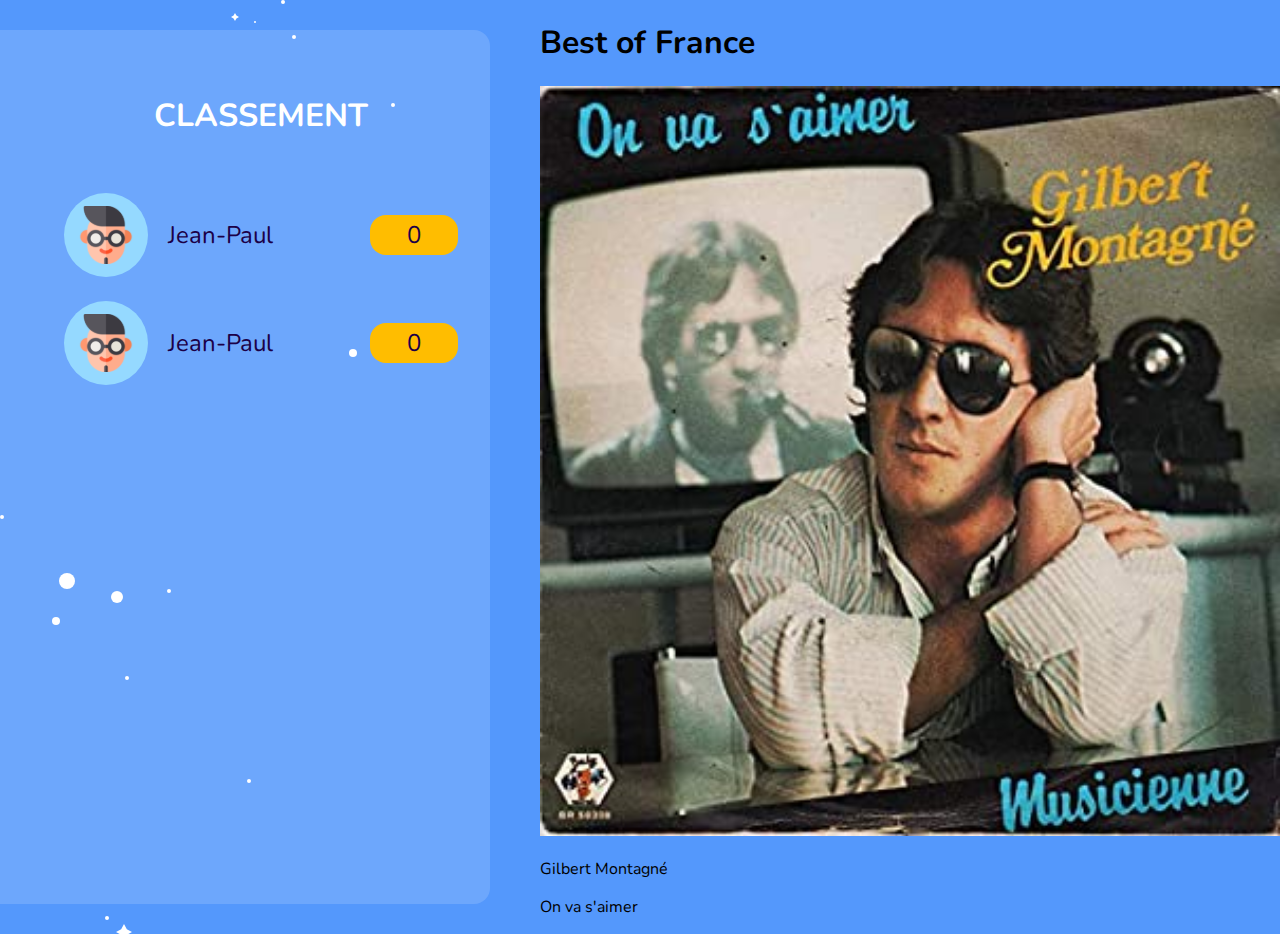
==== Ingame.html @ cfdde5f0 "Réalisation et developement de la page d'accueil et commencement de la page Ingame" ====
<!DOCTYPE html>
<html lang="fr">

<head>
    <meta charset="UTF-8">
    <meta http-equiv="X-UA-Compatible" content="IE=edge">
    <meta name="viewport" content="width=device-width, initial-scale=1.0">
    <title>Mukiz</title>

    <!-- Google font "Nunito" Weight => 700/800-->
    <link rel="preconnect" href="https://fonts.googleapis.com">
    <link rel="preconnect" href="https://fonts.gstatic.com" crossorigin>
    <link href="https://fonts.googleapis.com/css2?family=Nunito:wght@700&display=swap" rel="stylesheet">
    <link href="https://fonts.googleapis.com/css2?family=Nunito:wght@800&display=swap" rel="stylesheet">

    <link rel="stylesheet" href="css/main.css">
</head>

<body class="bg-mukiz">
    <main>

     <!-- Section classement -->
        <section class="section-ingame">

            <div class="container-classement">
                <h3>Classement</h3>

                <!-- Exemple joueur N°1 -->
                <div class="joueur-classement">
                    <div class="joueur">
                        <div class="avatar">
                            <img src="./img/avatar.svg" alt="">
                        </div>
                        <span>Jean-Paul</span>
                    </div>
                    <span class="score">0</span>
                </div>

                <!-- Exemple joueur N°2 -->
                <div class="joueur-classement">
                    <div class="joueur">
                        <div class="avatar">
                            <img src="./img/avatar.svg" alt="">
                        </div>
                        <span>Jean-Paul</span>
                    </div>
                    <span class="score">0</span>
                </div>

            </div>

        <!-- Section Music -->
            <div class="container-music">
                <div class="titre-playlist">
                    <h1>Best of France</h1>
                </div>
                <div class="loader">

                </div>
                <div class="historique">
                    <h2></h2>
                    <div class="chanson">
                        <div>
                            <img src="./img/GilbertMontagne.jpg" alt="">
                        </div>
                        <p class="compositeur">Gilbert Montagné</p>
                        <p class="titre-chanson">On va s'aimer</p>
                    </div>
                </div>
            </div>
        </section>
    </main>
</body>

</html>
---- css/main.css ----
* {
  box-sizing: border-box;
}

html {
  font-size: 62.5%;
}

body {
  font-size: 1.6rem;
  font-family: "Nunito", sans-serif;
  overflow: hidden;
  margin: 0;
  padding: 0;
}

img {
  width: 100%;
}

.bg-mukiz {
  background-color: #5498FC;
  background-image: url(../img/etoiles.svg);
}
.bg-mukiz .container {
  display: flex;
  flex-direction: column;
  justify-content: center;
  align-items: center;
  flex-wrap: wrap;
  margin: 0 auto;
  min-height: 50vh;
  width: 60%;
}
.bg-mukiz .container .logo {
  width: 40rem;
  filter: drop-shadow(0px 32px 25px rgba(27, 0, 71, 0.7));
}
.bg-mukiz .container .code-partie {
  display: flex;
  flex-direction: column;
  align-items: center;
  justify-content: space-between;
  color: #fff;
  font-size: 3.2rem;
}
.bg-mukiz .container .code-partie .box-code {
  background-color: #fff;
  padding: 1.6rem 6.4rem;
  border-radius: 1.6rem;
  font-size: 4.8rem;
  color: #1C7AEA;
  letter-spacing: 1.6rem;
}
.bg-mukiz .section-logo {
  justify-content: space-around;
  padding-top: 6rem;
}

.planete-violette {
  position: absolute;
  width: 415px;
  height: 424px;
  left: -97px;
  top: 52px;
  animation: rotation 100s infinite linear;
}
@keyframes rotation {
  from {
    transform: rotate(0deg);
  }
  to {
    transform: rotate(360deg);
  }
}

.planete-orange {
  position: absolute;
  width: 872px;
  height: 896px;
  left: 1460px;
  top: 572px;
  animation: rotation 150s infinite linear;
}
@keyframes rotation {
  from {
    transform: rotate(0deg);
  }
  to {
    transform: rotate(360deg);
  }
}

.section-ingame {
  display: flex;
  gap: 5rem;
  width: 100%;
}
.section-ingame h3 {
  text-align: center;
  color: #fff;
  text-transform: uppercase;
  font-size: 3.2rem;
}
.section-ingame .container-classement {
  display: flex;
  flex-direction: column;
  flex-grow: 1;
  background-color: rgba(255, 255, 255, 0.15);
  margin: 3rem 0;
  gap: 2.4rem;
  padding: 3.2rem 3.2rem 6.4rem 6.4rem;
  border-radius: 0 1.6rem 1.6rem 0;
}
.section-ingame .container-classement .joueur-classement {
  display: flex;
  justify-content: space-between;
  align-items: center;
}
.section-ingame .container-classement .joueur-classement .joueur {
  display: flex;
  align-items: center;
  flex-grow: 2;
  gap: 2rem;
}
.section-ingame .container-classement .joueur-classement .joueur span {
  color: #1B0047;
  font-size: 2.4rem;
}
.section-ingame .container-classement .joueur-classement .score {
  width: 8.8rem;
  padding: 0.4rem 0;
  background-color: #FFBD00;
  color: #1B0047;
  border-radius: 1.6rem;
  text-align: center;
  font-size: 2.4rem;
}
.section-ingame .container-classement .joueur-classement .avatar {
  background-color: #95D9FF;
  width: 8.4rem;
  height: 8.4rem;
  border-radius: 100%;
  padding: 1.3rem;
}
.section-ingame .container-music {
  flex-grow: 4;
}

/*# sourceMappingURL=main.css.map */
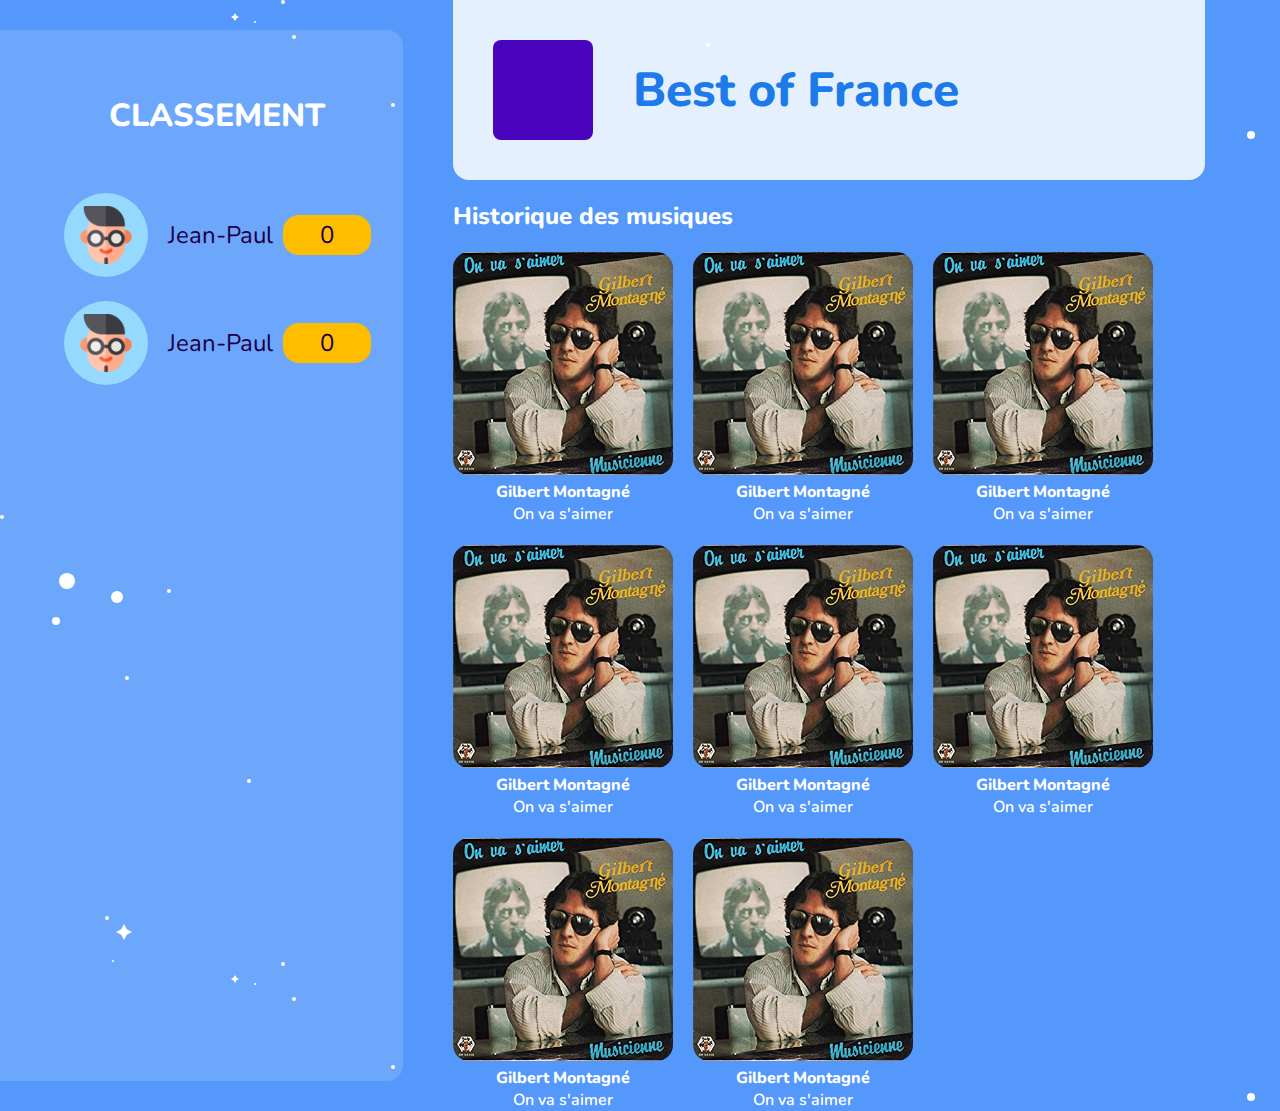
==== commit 0c1dbc3f: "Finalisation de la page Music et rectification du style CSS" ====
--- a/Ingame.html
+++ b/Ingame.html
@@ -19,52 +19,102 @@
 <body class="bg-mukiz">
     <main>
 
-     <!-- Section classement -->
+        <!-- Section classement -->
         <section class="section-ingame">
-
             <div class="container-classement">
                 <h3>Classement</h3>
 
                 <!-- Exemple joueur N°1 -->
                 <div class="joueur-classement">
-                    <div class="joueur">
+                    <div class="box-joueur">
                         <div class="avatar">
                             <img src="./img/avatar.svg" alt="">
                         </div>
-                        <span>Jean-Paul</span>
+                        <p>Jean-Paul</p>
                     </div>
                     <span class="score">0</span>
                 </div>
 
                 <!-- Exemple joueur N°2 -->
                 <div class="joueur-classement">
-                    <div class="joueur">
+                    <div class="box-joueur">
                         <div class="avatar">
                             <img src="./img/avatar.svg" alt="">
                         </div>
-                        <span>Jean-Paul</span>
+                        <p>Jean-Paul</p>
                     </div>
                     <span class="score">0</span>
                 </div>
 
             </div>
 
-        <!-- Section Music -->
+            <!-- Section Music -->
             <div class="container-music">
-                <div class="titre-playlist">
+                <div class="box-playlist">
+                    <div class="carre-bleu"></div>
                     <h1>Best of France</h1>
                 </div>
                 <div class="loader">
 
                 </div>
                 <div class="historique">
-                    <h2></h2>
-                    <div class="chanson">
-                        <div>
+                    <h2>Historique des musiques</h2>
+                    <div class="box-chanson">
+                        <div class="chanson">
                             <img src="./img/GilbertMontagne.jpg" alt="">
+
+                            <p class="compositeur">Gilbert Montagné</p>
+                            <p class="titre-chanson">On va s'aimer</p>
                         </div>
-                        <p class="compositeur">Gilbert Montagné</p>
-                        <p class="titre-chanson">On va s'aimer</p>
+
+                        <div class="chanson">
+                            <img src="./img/GilbertMontagne.jpg" alt="">
+
+                            <p class="compositeur">Gilbert Montagné</p>
+                            <p class="titre-chanson">On va s'aimer</p>
+                        </div>
+
+                        <div class="chanson">
+                            <img src="./img/GilbertMontagne.jpg" alt="">
+
+                            <p class="compositeur">Gilbert Montagné</p>
+                            <p class="titre-chanson">On va s'aimer</p>
+                        </div>
+
+                        <div class="chanson">
+                            <img src="./img/GilbertMontagne.jpg" alt="">
+
+                            <p class="compositeur">Gilbert Montagné</p>
+                            <p class="titre-chanson">On va s'aimer</p>
+                        </div>
+
+                        <div class="chanson">
+                            <img src="./img/GilbertMontagne.jpg" alt="">
+
+                            <p class="compositeur">Gilbert Montagné</p>
+                            <p class="titre-chanson">On va s'aimer</p>
+                        </div>
+
+                        <div class="chanson">
+                            <img src="./img/GilbertMontagne.jpg" alt="">
+
+                            <p class="compositeur">Gilbert Montagné</p>
+                            <p class="titre-chanson">On va s'aimer</p>
+                        </div>
+
+                        <div class="chanson">
+                            <img src="./img/GilbertMontagne.jpg" alt="">
+
+                            <p class="compositeur">Gilbert Montagné</p>
+                            <p class="titre-chanson">On va s'aimer</p>
+                        </div>
+
+                        <div class="chanson">
+                            <img src="./img/GilbertMontagne.jpg" alt="">
+
+                            <p class="compositeur">Gilbert Montagné</p>
+                            <p class="titre-chanson">On va s'aimer</p>
+                        </div>
                     </div>
                 </div>
             </div>
--- a/css/main.css
+++ b/css/main.css
@@ -52,6 +52,30 @@
   color: #1C7AEA;
   letter-spacing: 1.6rem;
 }
+.bg-mukiz .container .box-joueur {
+  display: flex;
+  align-items: center;
+  gap: 2rem;
+}
+.bg-mukiz .container .box-joueur .nom-joueur,
+.bg-mukiz .container .box-joueur .join-party {
+  margin: 0;
+  font-size: 3.6rem;
+  font-weight: 800;
+  color: #FFE000;
+}
+.bg-mukiz .container .box-joueur .join-party {
+  font-size: 2rem;
+  font-weight: 600;
+  color: #fff;
+}
+.bg-mukiz .container .avatar {
+  background-color: #95D9FF;
+  width: 8.4rem;
+  height: 8.4rem;
+  border-radius: 100%;
+  padding: 1.3rem;
+}
 .bg-mukiz .section-logo {
   justify-content: space-around;
   padding-top: 6rem;
@@ -92,6 +116,7 @@
 }
 
 .section-ingame {
+  min-height: 100vh;
   display: flex;
   gap: 5rem;
   width: 100%;
@@ -101,11 +126,12 @@
   color: #fff;
   text-transform: uppercase;
   font-size: 3.2rem;
+  font-weight: 800;
 }
 .section-ingame .container-classement {
   display: flex;
   flex-direction: column;
-  flex-grow: 1;
+  width: 80rem;
   background-color: rgba(255, 255, 255, 0.15);
   margin: 3rem 0;
   gap: 2.4rem;
@@ -117,15 +143,21 @@
   justify-content: space-between;
   align-items: center;
 }
-.section-ingame .container-classement .joueur-classement .joueur {
-  display: flex;
-  align-items: center;
-  flex-grow: 2;
+.section-ingame .container-classement .joueur-classement .box-joueur {
+  display: flex;
+  align-items: center;
   gap: 2rem;
 }
-.section-ingame .container-classement .joueur-classement .joueur span {
+.section-ingame .container-classement .joueur-classement .box-joueur p {
   color: #1B0047;
   font-size: 2.4rem;
+}
+.section-ingame .container-classement .joueur-classement .avatar {
+  background-color: #95D9FF;
+  width: 8.4rem;
+  height: 8.4rem;
+  border-radius: 100%;
+  padding: 1.3rem;
 }
 .section-ingame .container-classement .joueur-classement .score {
   width: 8.8rem;
@@ -136,15 +168,55 @@
   text-align: center;
   font-size: 2.4rem;
 }
-.section-ingame .container-classement .joueur-classement .avatar {
-  background-color: #95D9FF;
-  width: 8.4rem;
-  height: 8.4rem;
-  border-radius: 100%;
-  padding: 1.3rem;
-}
 .section-ingame .container-music {
-  flex-grow: 4;
+  display: flex;
+  flex-direction: column;
+}
+.section-ingame .container-music .box-playlist {
+  display: flex;
+  align-items: center;
+  background-color: rgba(255, 255, 255, 0.85);
+  border-radius: 0 0 1.6rem 1.6rem;
+  margin: 0 7.5rem 0 0;
+}
+.section-ingame .container-music .box-playlist .carre-bleu {
+  width: 10rem;
+  height: 10rem;
+  margin: 4rem;
+  border-radius: 0.8rem;
+  background-color: #4B04BE;
+}
+.section-ingame .container-music .box-playlist h1 {
+  color: #1C7AEA;
+  font-size: 4.8rem;
+  font-weight: 800;
+}
+.section-ingame .container-music .historique h2 {
+  color: #fff;
+  font-size: 2.4rem;
+  font-weight: 800;
+}
+.section-ingame .container-music .historique .box-chanson {
+  display: flex;
+  flex-wrap: wrap;
+  gap: 2rem;
+}
+.section-ingame .container-music .historique .box-chanson .chanson {
+  width: 22rem;
+}
+.section-ingame .container-music .historique .box-chanson .chanson .compositeur,
+.section-ingame .container-music .historique .box-chanson .chanson .titre-chanson {
+  margin: 0;
+  text-align: center;
+  color: #fff;
+  font-weight: 800;
+}
+.section-ingame .container-music .historique .box-chanson .chanson .titre-chanson {
+  font-weight: 600;
+}
+.section-ingame .container-music .historique .box-chanson .chanson img {
+  width: 100%;
+  border-radius: 1.6rem;
 }
 
 /*# sourceMappingURL=main.css.map */
